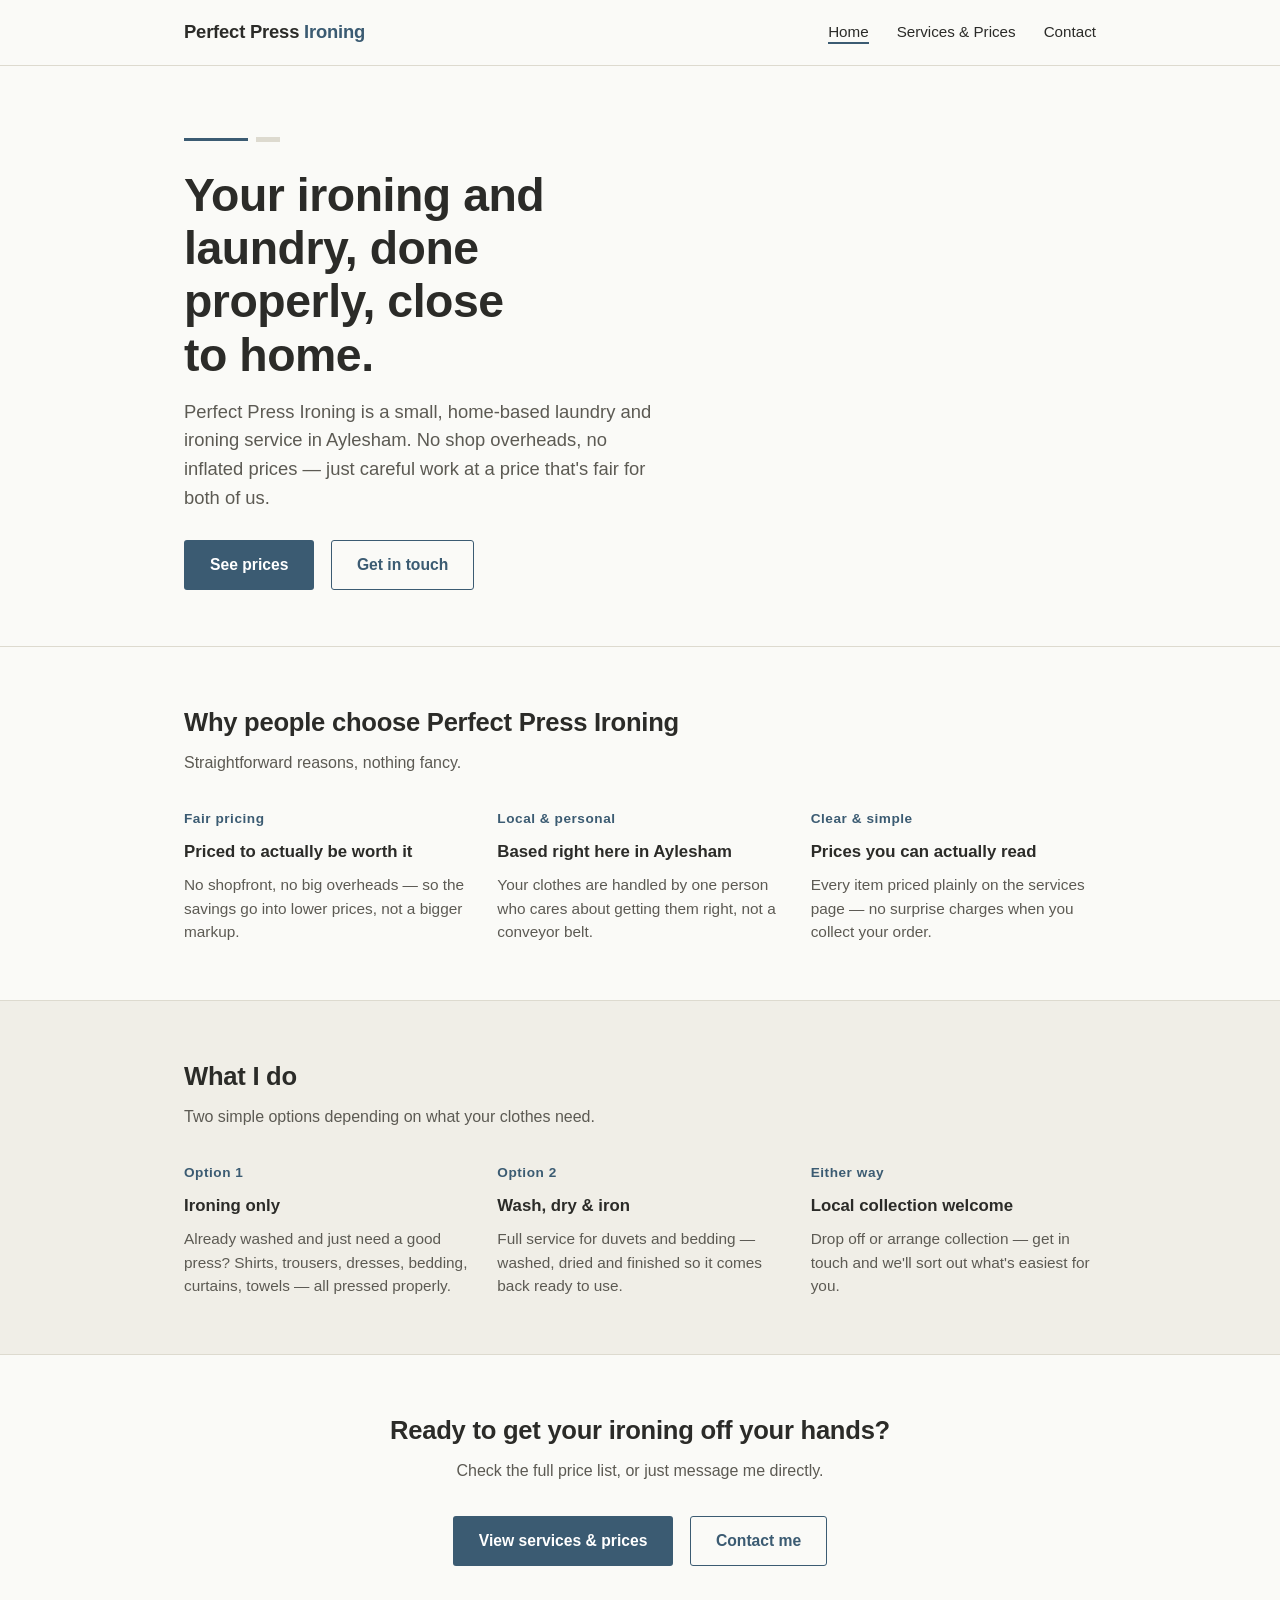
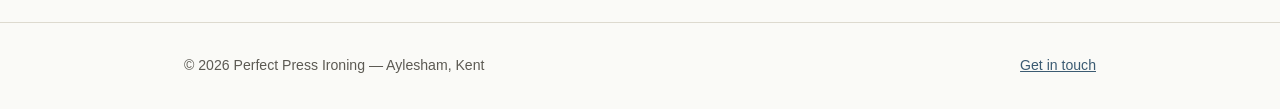
==== index.html @ 64cc6fef "website" ====
<!DOCTYPE html>
<html lang="en">
<head>
<meta charset="UTF-8">
<meta name="viewport" content="width=device-width, initial-scale=1.0">
<title>Perfect Press Ironing — Home &amp; Local Laundry, Ironing &amp; Cleaning in Aylesham</title>
<meta name="description" content="Friendly, affordable home laundry, ironing and cleaning in Aylesham. Fair prices, careful hands, quick turnaround.">
<link rel="stylesheet" href="styles.css">
</head>
<body>

<header>
  <div class="nav">
    <a href="index.html" class="brand">Perfect Press <span>Ironing</span></a>
    <button class="nav-toggle" aria-label="Toggle menu">&#9776;</button>
    <ul class="nav-links">
      <li><a href="index.html" class="active">Home</a></li>
      <li><a href="services.html">Services &amp; Prices</a></li>
      <li><a href="contact.html">Contact</a></li>
    </ul>
  </div>
</header>

<section class="hero">
  <div class="wrap">
    <div class="crease"></div>
    <h1>Your ironing and laundry, done properly, close to home.</h1>
    <p class="lead">Perfect Press Ironing is a small, home-based laundry and ironing service in Aylesham. No shop overheads, no inflated prices — just careful work at a price that's fair for both of us.</p>
    <a href="services.html" class="btn">See prices</a>
    <a href="contact.html" class="btn-outline">Get in touch</a>
  </div>
</section>

<section>
  <div class="wrap">
    <h2>Why people choose Perfect Press Ironing</h2>
    <p class="section-note">Straightforward reasons, nothing fancy.</p>
    <div class="grid3">
      <div class="feature">
        <span class="num">Fair pricing</span>
        <h3>Priced to actually be worth it</h3>
        <p>No shopfront, no big overheads — so the savings go into lower prices, not a bigger markup.</p>
      </div>
      <div class="feature">
        <span class="num">Local &amp; personal</span>
        <h3>Based right here in Aylesham</h3>
        <p>Your clothes are handled by one person who cares about getting them right, not a conveyor belt.</p>
      </div>
      <div class="feature">
        <span class="num">Clear &amp; simple</span>
        <h3>Prices you can actually read</h3>
        <p>Every item priced plainly on the services page — no surprise charges when you collect your order.</p>
      </div>
    </div>
  </div>
</section>

<section class="alt">
  <div class="wrap">
    <h2>What I do</h2>
    <p class="section-note">Two simple options depending on what your clothes need.</p>
    <div class="grid3">
      <div class="feature">
        <span class="num">Option 1</span>
        <h3>Ironing only</h3>
        <p>Already washed and just need a good press? Shirts, trousers, dresses, bedding, curtains, towels — all pressed properly.</p>
      </div>
      <div class="feature">
        <span class="num">Option 2</span>
        <h3>Wash, dry &amp; iron</h3>
        <p>Full service for duvets and bedding — washed, dried and finished so it comes back ready to use.</p>
      </div>
      <div class="feature">
        <span class="num">Either way</span>
        <h3>Local collection welcome</h3>
        <p>Drop off or arrange collection — get in touch and we'll sort out what's easiest for you.</p>
      </div>
    </div>
  </div>
</section>

<section>
  <div class="wrap" style="text-align:center;">
    <h2>Ready to get your ironing off your hands?</h2>
    <p class="section-note" style="margin-left:auto;margin-right:auto;">Check the full price list, or just message me directly.</p>
    <a href="services.html" class="btn">View services &amp; prices</a>
    <a href="contact.html" class="btn-outline">Contact me</a>
  </div>
</section>

<footer>
  <div class="wrap footer-row">
    <span>&copy; 2026 Perfect Press Ironing — Aylesham, Kent</span>
    <span><a href="contact.html">Get in touch</a></span>
  </div>
</footer>

<script src="nav.js"></script>
</body>
</html>
---- styles.css ----
:root {
  --bg: #FAFAF7;
  --bg-alt: #F0EEE7;
  --ink: #2B2B28;
  --ink-soft: #5C5A53;
  --accent: #3B5B72;
  --accent-soft: #E8EEF1;
  --line: #DDDACF;
  --max: 960px;
}

* { box-sizing: border-box; }

html { scroll-behavior: smooth; }

body {
  margin: 0;
  font-family: -apple-system, BlinkMacSystemFont, "Segoe UI", Roboto, Helvetica, Arial, sans-serif;
  background: var(--bg);
  color: var(--ink);
  line-height: 1.55;
}

a { color: var(--accent); }

.wrap {
  max-width: var(--max);
  margin: 0 auto;
  padding: 0 24px;
}

/* Header */
header {
  border-bottom: 1px solid var(--line);
  background: var(--bg);
  position: sticky;
  top: 0;
  z-index: 10;
}

.nav {
  max-width: var(--max);
  margin: 0 auto;
  padding: 18px 24px;
  display: flex;
  justify-content: space-between;
  align-items: center;
}

.brand {
  font-weight: 700;
  font-size: 1.15rem;
  color: var(--ink);
  text-decoration: none;
  letter-spacing: -0.01em;
}

.brand span {
  color: var(--accent);
}

.nav-links {
  display: flex;
  gap: 28px;
  list-style: none;
  margin: 0;
  padding: 0;
}

.nav-links a {
  color: var(--ink);
  text-decoration: none;
  font-size: 0.95rem;
  font-weight: 500;
  border-bottom: 2px solid transparent;
  padding-bottom: 2px;
  transition: border-color 0.15s ease;
}

.nav-links a:hover,
.nav-links a.active {
  border-color: var(--accent);
}

.nav-toggle {
  display: none;
}

/* Hero */
.hero {
  padding: 72px 0 56px;
  border-bottom: 1px solid var(--line);
}

.hero h1 {
  font-size: clamp(2rem, 5vw, 2.9rem);
  line-height: 1.15;
  margin: 0 0 16px;
  letter-spacing: -0.01em;
  max-width: 14ch;
}

.hero p.lead {
  font-size: 1.15rem;
  color: var(--ink-soft);
  max-width: 46ch;
  margin: 0 0 28px;
}

.crease {
  width: 64px;
  height: 3px;
  background: var(--accent);
  margin: 0 0 28px;
  position: relative;
}

.crease::after {
  content: "";
  position: absolute;
  left: 72px;
  top: -1px;
  width: 24px;
  height: 5px;
  background: var(--line);
}

.btn {
  display: inline-block;
  background: var(--accent);
  color: white;
  text-decoration: none;
  padding: 13px 26px;
  border-radius: 3px;
  font-weight: 600;
  font-size: 0.98rem;
  border: none;
  cursor: pointer;
  transition: background 0.15s ease;
}

.btn:hover { background: #2E4A5E; }

.btn-outline {
  display: inline-block;
  background: transparent;
  color: var(--accent);
  text-decoration: none;
  padding: 12px 25px;
  border-radius: 3px;
  font-weight: 600;
  font-size: 0.98rem;
  border: 1.5px solid var(--accent);
  margin-left: 12px;
}

.btn-outline:hover { background: var(--accent-soft); }

/* Sections */
section {
  padding: 56px 0;
}

section.alt {
  background: var(--bg-alt);
  border-bottom: 1px solid var(--line);
  border-top: 1px solid var(--line);
}

h2 {
  font-size: 1.6rem;
  margin: 0 0 8px;
  letter-spacing: -0.01em;
}

.section-note {
  color: var(--ink-soft);
  margin: 0 0 32px;
  max-width: 60ch;
}

/* Feature grid */
.grid3 {
  display: grid;
  grid-template-columns: repeat(3, 1fr);
  gap: 28px;
}

.feature h3 {
  font-size: 1.05rem;
  margin: 0 0 8px;
}

.feature p {
  color: var(--ink-soft);
  margin: 0;
  font-size: 0.96rem;
}

.feature .num {
  color: var(--accent);
  font-weight: 700;
  font-size: 0.85rem;
  letter-spacing: 0.04em;
  margin-bottom: 10px;
  display: block;
}

/* Pricing tables */
.price-block {
  margin-bottom: 40px;
}

.price-block h3 {
  font-size: 1.15rem;
  margin: 0 0 4px;
  padding-bottom: 10px;
  border-bottom: 2px solid var(--ink);
}

.price-block .price-sub {
  color: var(--ink-soft);
  font-size: 0.9rem;
  margin: 8px 0 16px;
}

table.price-table {
  width: 100%;
  border-collapse: collapse;
}

table.price-table tr {
  border-bottom: 1px solid var(--line);
}

table.price-table td {
  padding: 11px 4px;
  font-size: 0.98rem;
}

table.price-table td:last-child {
  text-align: right;
  font-weight: 600;
  white-space: nowrap;
}

.price-note {
  background: var(--accent-soft);
  border-left: 3px solid var(--accent);
  padding: 14px 18px;
  font-size: 0.92rem;
  color: var(--ink);
  margin-top: 24px;
  border-radius: 0 3px 3px 0;
}

/* Contact */
.contact-grid {
  display: grid;
  grid-template-columns: 1.1fr 0.9fr;
  gap: 48px;
}

.contact-details p {
  margin: 0 0 10px;
}

.contact-details .label {
  color: var(--ink-soft);
  font-size: 0.85rem;
  text-transform: uppercase;
  letter-spacing: 0.04em;
  margin-bottom: 2px;
}

.contact-details .item {
  margin-bottom: 22px;
}

form {
  display: flex;
  flex-direction: column;
  gap: 14px;
}

label {
  font-size: 0.88rem;
  font-weight: 600;
  margin-bottom: -8px;
}

input, textarea, select {
  font-family: inherit;
  font-size: 0.98rem;
  padding: 11px 13px;
  border: 1px solid var(--line);
  border-radius: 3px;
  background: white;
  color: var(--ink);
}

input:focus, textarea:focus, select:focus {
  outline: 2px solid var(--accent);
  outline-offset: 1px;
}

textarea { resize: vertical; min-height: 110px; }

.form-status {
  font-size: 0.92rem;
  margin-top: 4px;
  min-height: 1.2em;
}

/* Footer */
footer {
  border-top: 1px solid var(--line);
  padding: 32px 0;
  color: var(--ink-soft);
  font-size: 0.88rem;
}

.footer-row {
  display: flex;
  justify-content: space-between;
  align-items: center;
  flex-wrap: wrap;
  gap: 12px;
}

/* Responsive */
@media (max-width: 760px) {
  .nav-links {
    position: fixed;
    top: 60px;
    left: 0;
    right: 0;
    background: var(--bg);
    flex-direction: column;
    gap: 0;
    border-bottom: 1px solid var(--line);
    display: none;
  }
  .nav-links.open { display: flex; }
  .nav-links a {
    padding: 14px 24px;
    width: 100%;
    border-bottom: 1px solid var(--line);
  }
  .nav-toggle {
    display: block;
    background: none;
    border: none;
    font-size: 1.4rem;
    cursor: pointer;
    color: var(--ink);
  }
  .grid3 { grid-template-columns: 1fr; gap: 32px; }
  .contact-grid { grid-template-columns: 1fr; gap: 36px; }
  .btn-outline { margin-left: 0; margin-top: 10px; display: block; text-align: center; }
  .btn { display: block; text-align: center; }
}

@media (prefers-reduced-motion: reduce) {
  html { scroll-behavior: auto; }
  * { transition: none !important; }
}
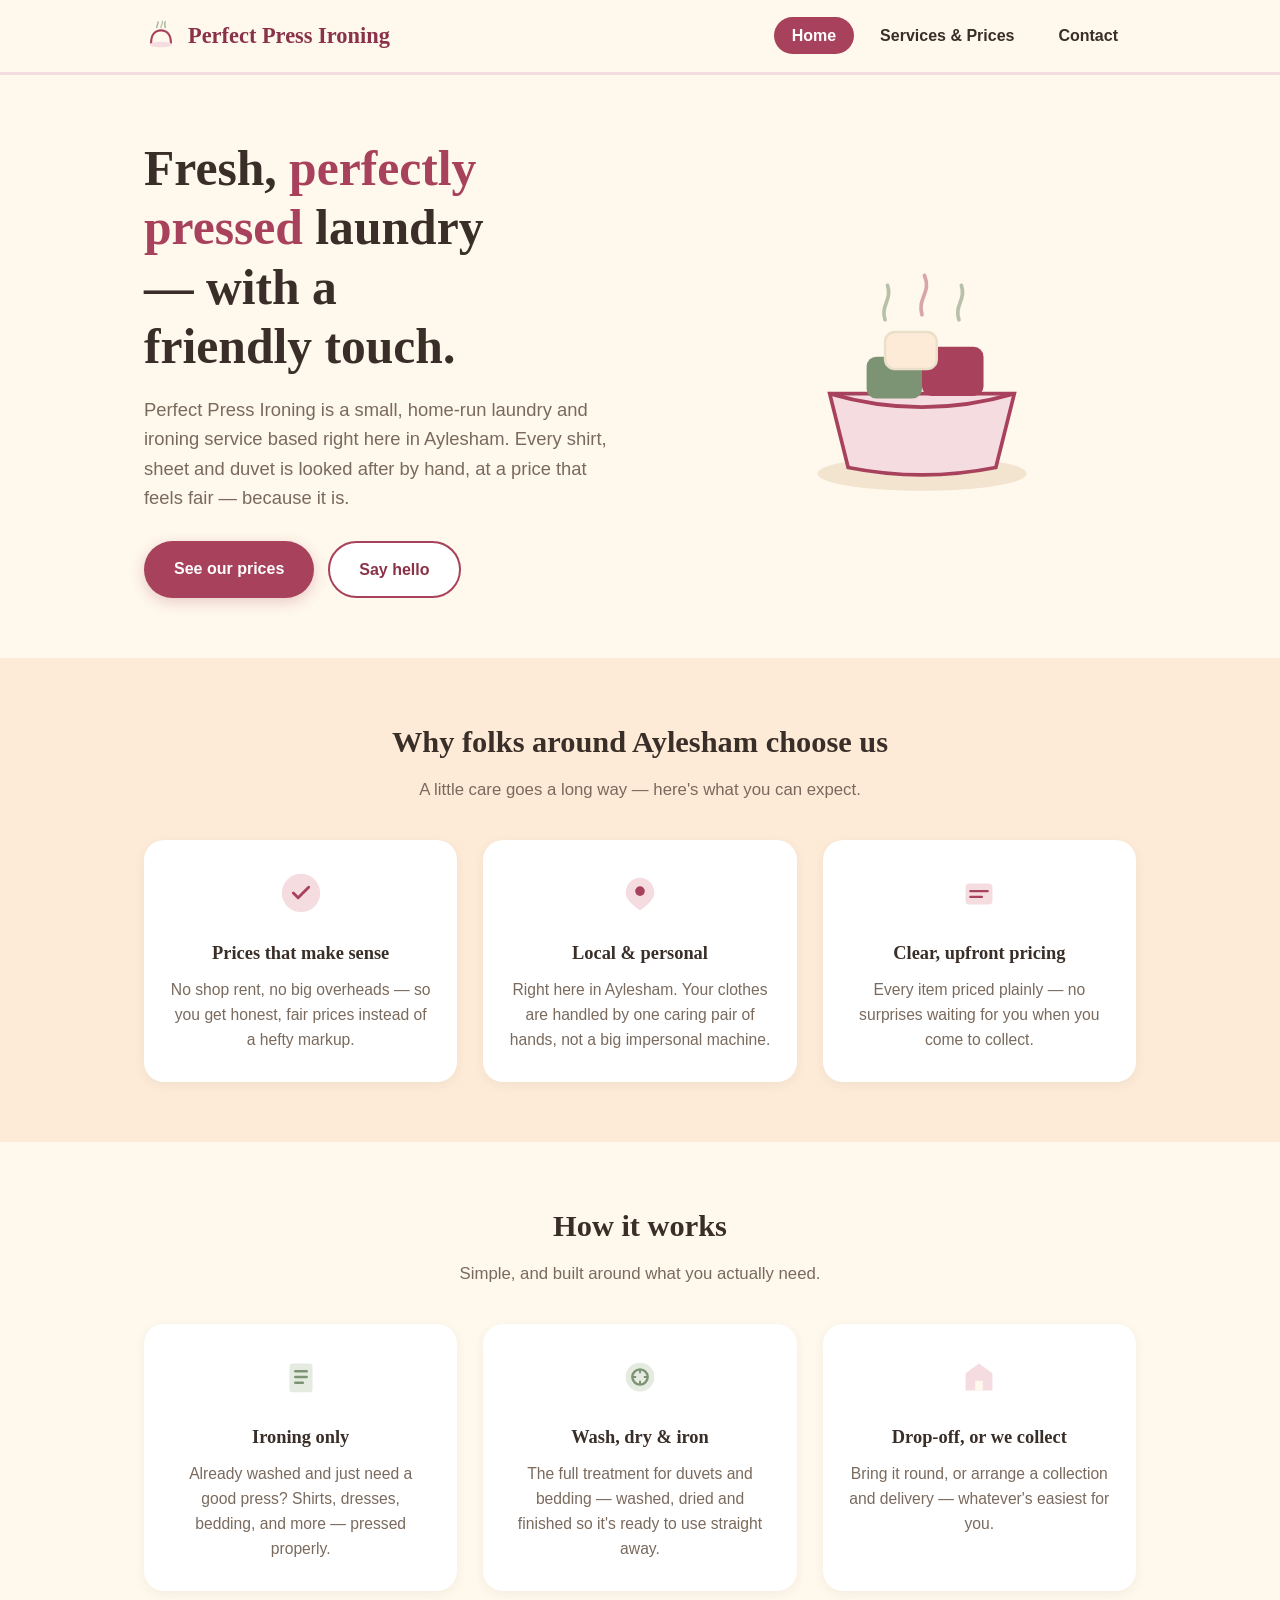
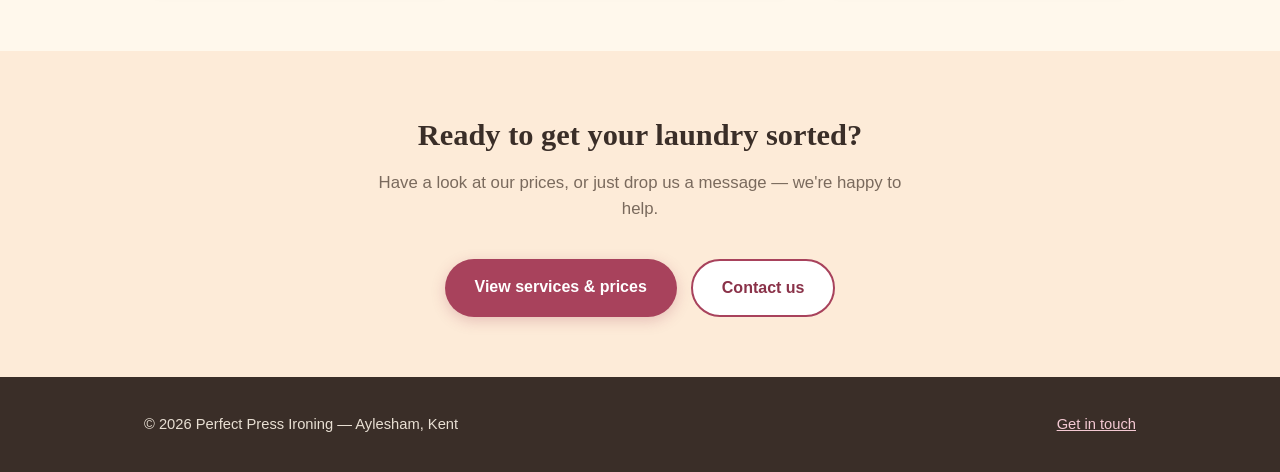
==== commit 95b98afd: "Add files via upload" ====
--- a/index.html
+++ b/index.html
@@ -3,15 +3,24 @@
 <head>
 <meta charset="UTF-8">
 <meta name="viewport" content="width=device-width, initial-scale=1.0">
-<title>Perfect Press Ironing — Home &amp; Local Laundry, Ironing &amp; Cleaning in Aylesham</title>
-<meta name="description" content="Friendly, affordable home laundry, ironing and cleaning in Aylesham. Fair prices, careful hands, quick turnaround.">
+<title>Perfect Press Ironing — Friendly Home Laundry &amp; Ironing in Aylesham</title>
+<meta name="description" content="Warm, friendly home laundry, ironing and cleaning in Aylesham. Fair prices, careful hands, and a personal touch.">
 <link rel="stylesheet" href="styles.css">
 </head>
 <body>
 
 <header>
   <div class="nav">
-    <a href="index.html" class="brand">Perfect Press <span>Ironing</span></a>
+    <a href="index.html" class="brand">
+      <svg class="brand-icon" viewBox="0 0 48 48" fill="none">
+        <path d="M10 34 C10 22, 16 16, 24 16 C32 16, 38 22, 38 34" stroke="#A8425C" stroke-width="3" stroke-linecap="round"/>
+        <ellipse cx="24" cy="36" rx="16" ry="4" fill="#F4DCE1"/>
+        <path d="M18 12 C18 9, 20 7, 20 4" stroke="#7C9473" stroke-width="2" stroke-linecap="round" opacity="0.7"/>
+        <path d="M24 12 C24 8, 27 7, 26 3" stroke="#7C9473" stroke-width="2" stroke-linecap="round" opacity="0.5"/>
+        <path d="M30 12 C30 9, 28 7, 30 4" stroke="#7C9473" stroke-width="2" stroke-linecap="round" opacity="0.7"/>
+      </svg>
+      Perfect Press Ironing
+    </a>
     <button class="nav-toggle" aria-label="Toggle menu">&#9776;</button>
     <ul class="nav-links">
       <li><a href="index.html" class="active">Home</a></li>
@@ -22,69 +31,109 @@
 </header>
 
 <section class="hero">
-  <div class="wrap">
-    <div class="crease"></div>
-    <h1>Your ironing and laundry, done properly, close to home.</h1>
-    <p class="lead">Perfect Press Ironing is a small, home-based laundry and ironing service in Aylesham. No shop overheads, no inflated prices — just careful work at a price that's fair for both of us.</p>
-    <a href="services.html" class="btn">See prices</a>
-    <a href="contact.html" class="btn-outline">Get in touch</a>
+  <div class="wrap hero-inner">
+    <div>
+      <h1>Fresh, <span class="highlight">perfectly pressed</span> laundry — with a friendly touch.</h1>
+      <p class="lead">Perfect Press Ironing is a small, home-run laundry and ironing service based right here in Aylesham. Every shirt, sheet and duvet is looked after by hand, at a price that feels fair — because it is.</p>
+      <div class="hero-buttons">
+        <a href="services.html" class="btn">See our prices</a>
+        <a href="contact.html" class="btn-outline">Say hello</a>
+      </div>
+    </div>
+    <div class="hero-art">
+      <svg viewBox="0 0 260 260" width="100%" height="100%" style="max-width:320px;">
+        <!-- basket -->
+        <ellipse cx="130" cy="215" rx="85" ry="14" fill="#F3E4D0"/>
+        <path d="M55 150 L70 210 Q130 222 190 210 L205 150 Z" fill="#F4DCE1" stroke="#A8425C" stroke-width="3"/>
+        <path d="M55 150 Q130 172 205 150" fill="none" stroke="#A8425C" stroke-width="3"/>
+        <!-- folded clothes peeking out -->
+        <rect x="85" y="120" width="45" height="34" rx="8" fill="#7C9473"/>
+        <rect x="130" y="112" width="50" height="40" rx="8" fill="#A8425C"/>
+        <rect x="100" y="100" width="42" height="30" rx="8" fill="#FDEBD8" stroke="#EADFC9" stroke-width="2"/>
+        <!-- steam wisps -->
+        <path d="M100 90 C96 78, 106 74, 102 62" stroke="#7C9473" stroke-width="3" stroke-linecap="round" fill="none" opacity="0.55"/>
+        <path d="M130 86 C126 72, 138 68, 132 54" stroke="#A8425C" stroke-width="3" stroke-linecap="round" fill="none" opacity="0.45"/>
+        <path d="M160 90 C156 78, 166 74, 162 62" stroke="#7C9473" stroke-width="3" stroke-linecap="round" fill="none" opacity="0.55"/>
+      </svg>
+    </div>
+  </div>
+</section>
+
+<section class="alt">
+  <div class="wrap center">
+    <h2>Why folks around Aylesham choose us</h2>
+    <p class="section-note">A little care goes a long way — here's what you can expect.</p>
+    <div class="grid3">
+      <div class="feature">
+        <svg class="icon" viewBox="0 0 48 48" fill="none">
+          <circle cx="24" cy="24" r="20" fill="#F4DCE1"/>
+          <path d="M16 24 L21 29 L32 18" stroke="#A8425C" stroke-width="3" stroke-linecap="round" stroke-linejoin="round" fill="none"/>
+        </svg>
+        <h3>Prices that make sense</h3>
+        <p>No shop rent, no big overheads — so you get honest, fair prices instead of a hefty markup.</p>
+      </div>
+      <div class="feature">
+        <svg class="icon" viewBox="0 0 48 48" fill="none">
+          <path d="M24 8 C15 8 9 16 9 24 C9 33 24 42 24 42 C24 42 39 33 39 24 C39 16 33 8 24 8Z" fill="#F4DCE1"/>
+          <circle cx="24" cy="22" r="5" fill="#A8425C"/>
+        </svg>
+        <h3>Local &amp; personal</h3>
+        <p>Right here in Aylesham. Your clothes are handled by one caring pair of hands, not a big impersonal machine.</p>
+      </div>
+      <div class="feature">
+        <svg class="icon" viewBox="0 0 48 48" fill="none">
+          <rect x="10" y="14" width="28" height="22" rx="4" fill="#F4DCE1"/>
+          <path d="M15 22 h18 M15 28 h12" stroke="#A8425C" stroke-width="2.5" stroke-linecap="round"/>
+        </svg>
+        <h3>Clear, upfront pricing</h3>
+        <p>Every item priced plainly — no surprises waiting for you when you come to collect.</p>
+      </div>
+    </div>
   </div>
 </section>
 
 <section>
-  <div class="wrap">
-    <h2>Why people choose Perfect Press Ironing</h2>
-    <p class="section-note">Straightforward reasons, nothing fancy.</p>
+  <div class="wrap center">
+    <h2>How it works</h2>
+    <p class="section-note">Simple, and built around what you actually need.</p>
     <div class="grid3">
       <div class="feature">
-        <span class="num">Fair pricing</span>
-        <h3>Priced to actually be worth it</h3>
-        <p>No shopfront, no big overheads — so the savings go into lower prices, not a bigger markup.</p>
+        <svg class="icon" viewBox="0 0 48 48" fill="none">
+          <rect x="12" y="10" width="24" height="30" rx="3" fill="#E5EBE0"/>
+          <path d="M18 18 h12 M18 24 h12 M18 30 h8" stroke="#7C9473" stroke-width="2.5" stroke-linecap="round"/>
+        </svg>
+        <h3>Ironing only</h3>
+        <p>Already washed and just need a good press? Shirts, dresses, bedding, and more — pressed properly.</p>
       </div>
       <div class="feature">
-        <span class="num">Local &amp; personal</span>
-        <h3>Based right here in Aylesham</h3>
-        <p>Your clothes are handled by one person who cares about getting them right, not a conveyor belt.</p>
+        <svg class="icon" viewBox="0 0 48 48" fill="none">
+          <circle cx="24" cy="24" r="15" fill="#E5EBE0"/>
+          <circle cx="24" cy="24" r="8" fill="none" stroke="#7C9473" stroke-width="2.5"/>
+          <path d="M24 16 v4 M24 28 v4 M16 24 h4 M28 24 h4" stroke="#7C9473" stroke-width="2"/>
+        </svg>
+        <h3>Wash, dry &amp; iron</h3>
+        <p>The full treatment for duvets and bedding — washed, dried and finished so it's ready to use straight away.</p>
       </div>
       <div class="feature">
-        <span class="num">Clear &amp; simple</span>
-        <h3>Prices you can actually read</h3>
-        <p>Every item priced plainly on the services page — no surprise charges when you collect your order.</p>
+        <svg class="icon" viewBox="0 0 48 48" fill="none">
+          <path d="M10 20 L24 10 L38 20 V38 H10 Z" fill="#F4DCE1"/>
+          <path d="M20 38 V28 H28 V38" fill="#FFF8EC"/>
+        </svg>
+        <h3>Drop-off, or we collect</h3>
+        <p>Bring it round, or arrange a collection and delivery — whatever's easiest for you.</p>
       </div>
     </div>
   </div>
 </section>
 
 <section class="alt">
-  <div class="wrap">
-    <h2>What I do</h2>
-    <p class="section-note">Two simple options depending on what your clothes need.</p>
-    <div class="grid3">
-      <div class="feature">
-        <span class="num">Option 1</span>
-        <h3>Ironing only</h3>
-        <p>Already washed and just need a good press? Shirts, trousers, dresses, bedding, curtains, towels — all pressed properly.</p>
-      </div>
-      <div class="feature">
-        <span class="num">Option 2</span>
-        <h3>Wash, dry &amp; iron</h3>
-        <p>Full service for duvets and bedding — washed, dried and finished so it comes back ready to use.</p>
-      </div>
-      <div class="feature">
-        <span class="num">Either way</span>
-        <h3>Local collection welcome</h3>
-        <p>Drop off or arrange collection — get in touch and we'll sort out what's easiest for you.</p>
-      </div>
+  <div class="wrap center">
+    <h2>Ready to get your laundry sorted?</h2>
+    <p class="section-note">Have a look at our prices, or just drop us a message — we're happy to help.</p>
+    <div class="hero-buttons" style="justify-content:center;">
+      <a href="services.html" class="btn">View services &amp; prices</a>
+      <a href="contact.html" class="btn-outline">Contact us</a>
     </div>
-  </div>
-</section>
-
-<section>
-  <div class="wrap" style="text-align:center;">
-    <h2>Ready to get your ironing off your hands?</h2>
-    <p class="section-note" style="margin-left:auto;margin-right:auto;">Check the full price list, or just message me directly.</p>
-    <a href="services.html" class="btn">View services &amp; prices</a>
-    <a href="contact.html" class="btn-outline">Contact me</a>
   </div>
 </section>
 
--- a/styles.css
+++ b/styles.css
@@ -1,24 +1,33 @@
 :root {
-  --bg: #FAFAF7;
-  --bg-alt: #F0EEE7;
-  --ink: #2B2B28;
-  --ink-soft: #5C5A53;
-  --accent: #3B5B72;
-  --accent-soft: #E8EEF1;
-  --line: #DDDACF;
-  --max: 960px;
+  --bg: #FFF8EC;
+  --bg-card: #FDEBD8;
+  --bg-card-alt: #F3E4D0;
+  --ink: #3A2E28;
+  --ink-soft: #7A6A5D;
+  --accent: #A8425C;
+  --accent-dark: #8A3249;
+  --accent-soft: #F4DCE1;
+  --sage: #7C9473;
+  --sage-soft: #E5EBE0;
+  --line: #EADFC9;
+  --max: 1040px;
 }
 
 * { box-sizing: border-box; }
-
 html { scroll-behavior: smooth; }
 
 body {
   margin: 0;
-  font-family: -apple-system, BlinkMacSystemFont, "Segoe UI", Roboto, Helvetica, Arial, sans-serif;
+  font-family: 'Trebuchet MS', 'Segoe UI', Verdana, sans-serif;
   background: var(--bg);
   color: var(--ink);
-  line-height: 1.55;
+  line-height: 1.6;
+}
+
+h1, h2, h3 {
+  font-family: Georgia, 'Times New Roman', serif;
+  font-weight: 700;
+  color: var(--ink);
 }
 
 a { color: var(--accent); }
@@ -29,10 +38,19 @@
   padding: 0 24px;
 }
 
+/* Steam wisp signature motif */
+.steam-wisp {
+  position: absolute;
+  opacity: 0.35;
+  pointer-events: none;
+}
+
+.steam-wisp svg { display: block; }
+
 /* Header */
 header {
-  border-bottom: 1px solid var(--line);
   background: var(--bg);
+  border-bottom: 3px solid var(--accent-soft);
   position: sticky;
   top: 0;
   z-index: 10;
@@ -48,20 +66,25 @@
 }
 
 .brand {
-  font-weight: 700;
-  font-size: 1.15rem;
-  color: var(--ink);
+  font-family: Georgia, serif;
+  font-weight: 700;
+  font-size: 1.4rem;
+  color: var(--accent-dark);
   text-decoration: none;
-  letter-spacing: -0.01em;
-}
-
-.brand span {
-  color: var(--accent);
+  display: flex;
+  align-items: center;
+  gap: 10px;
+}
+
+.brand-icon {
+  width: 34px;
+  height: 34px;
+  flex-shrink: 0;
 }
 
 .nav-links {
   display: flex;
-  gap: 28px;
+  gap: 8px;
   list-style: none;
   margin: 0;
   padding: 0;
@@ -70,16 +93,17 @@
 .nav-links a {
   color: var(--ink);
   text-decoration: none;
-  font-size: 0.95rem;
-  font-weight: 500;
-  border-bottom: 2px solid transparent;
-  padding-bottom: 2px;
-  transition: border-color 0.15s ease;
+  font-size: 1rem;
+  font-weight: 600;
+  padding: 10px 18px;
+  border-radius: 999px;
+  transition: background 0.2s ease, color 0.2s ease;
 }
 
 .nav-links a:hover,
 .nav-links a.active {
-  border-color: var(--accent);
+  background: var(--accent);
+  color: white;
 }
 
 .nav-toggle {
@@ -88,16 +112,29 @@
 
 /* Hero */
 .hero {
-  padding: 72px 0 56px;
-  border-bottom: 1px solid var(--line);
+  padding: 64px 0 60px;
+  position: relative;
+  overflow: hidden;
+}
+
+.hero-inner {
+  display: grid;
+  grid-template-columns: 1.1fr 0.9fr;
+  gap: 40px;
+  align-items: center;
+  position: relative;
+  z-index: 1;
 }
 
 .hero h1 {
-  font-size: clamp(2rem, 5vw, 2.9rem);
-  line-height: 1.15;
-  margin: 0 0 16px;
-  letter-spacing: -0.01em;
-  max-width: 14ch;
+  font-size: clamp(2.1rem, 4.6vw, 3.1rem);
+  line-height: 1.2;
+  margin: 0 0 18px;
+  max-width: 15ch;
+}
+
+.hero h1 .highlight {
+  color: var(--accent);
 }
 
 .hero p.lead {
@@ -107,22 +144,10 @@
   margin: 0 0 28px;
 }
 
-.crease {
-  width: 64px;
-  height: 3px;
-  background: var(--accent);
-  margin: 0 0 28px;
-  position: relative;
-}
-
-.crease::after {
-  content: "";
-  position: absolute;
-  left: 72px;
-  top: -1px;
-  width: 24px;
-  height: 5px;
-  background: var(--line);
+.hero-buttons {
+  display: flex;
+  gap: 14px;
+  flex-wrap: wrap;
 }
 
 .btn {
@@ -130,98 +155,117 @@
   background: var(--accent);
   color: white;
   text-decoration: none;
-  padding: 13px 26px;
-  border-radius: 3px;
-  font-weight: 600;
-  font-size: 0.98rem;
+  padding: 15px 30px;
+  border-radius: 999px;
+  font-weight: 700;
+  font-size: 1rem;
   border: none;
   cursor: pointer;
-  transition: background 0.15s ease;
-}
-
-.btn:hover { background: #2E4A5E; }
+  transition: background 0.2s ease, transform 0.15s ease;
+  box-shadow: 0 4px 14px rgba(168, 66, 92, 0.25);
+}
+
+.btn:hover { background: var(--accent-dark); transform: translateY(-1px); }
 
 .btn-outline {
   display: inline-block;
-  background: transparent;
-  color: var(--accent);
+  background: white;
+  color: var(--accent-dark);
   text-decoration: none;
-  padding: 12px 25px;
-  border-radius: 3px;
-  font-weight: 600;
-  font-size: 0.98rem;
-  border: 1.5px solid var(--accent);
-  margin-left: 12px;
+  padding: 14px 29px;
+  border-radius: 999px;
+  font-weight: 700;
+  font-size: 1rem;
+  border: 2px solid var(--accent);
+  transition: background 0.2s ease;
 }
 
 .btn-outline:hover { background: var(--accent-soft); }
+
+/* Hero illustration */
+.hero-art {
+  position: relative;
+  display: flex;
+  align-items: center;
+  justify-content: center;
+}
 
 /* Sections */
 section {
-  padding: 56px 0;
+  padding: 60px 0;
+  position: relative;
 }
 
 section.alt {
-  background: var(--bg-alt);
-  border-bottom: 1px solid var(--line);
-  border-top: 1px solid var(--line);
+  background: var(--bg-card);
 }
 
 h2 {
-  font-size: 1.6rem;
-  margin: 0 0 8px;
-  letter-spacing: -0.01em;
+  font-size: 1.9rem;
+  margin: 0 0 10px;
 }
 
 .section-note {
   color: var(--ink-soft);
-  margin: 0 0 32px;
+  margin: 0 0 36px;
   max-width: 60ch;
-}
-
-/* Feature grid */
+  font-size: 1.05rem;
+}
+
+.center { text-align: center; }
+.center .section-note { margin-left: auto; margin-right: auto; }
+
+/* Feature cards */
 .grid3 {
   display: grid;
   grid-template-columns: repeat(3, 1fr);
-  gap: 28px;
+  gap: 26px;
+}
+
+.feature {
+  background: white;
+  border-radius: 20px;
+  padding: 30px 26px;
+  box-shadow: 0 3px 12px rgba(58, 46, 40, 0.06);
+  position: relative;
+}
+
+.feature .icon {
+  width: 46px;
+  height: 46px;
+  margin-bottom: 16px;
 }
 
 .feature h3 {
-  font-size: 1.05rem;
+  font-size: 1.15rem;
   margin: 0 0 8px;
 }
 
 .feature p {
   color: var(--ink-soft);
   margin: 0;
-  font-size: 0.96rem;
-}
-
-.feature .num {
-  color: var(--accent);
-  font-weight: 700;
-  font-size: 0.85rem;
-  letter-spacing: 0.04em;
-  margin-bottom: 10px;
-  display: block;
-}
-
-/* Pricing tables */
+  font-size: 0.98rem;
+}
+
+/* Pricing */
 .price-block {
-  margin-bottom: 40px;
+  background: white;
+  border-radius: 22px;
+  padding: 34px 32px;
+  margin-bottom: 36px;
+  box-shadow: 0 3px 14px rgba(58, 46, 40, 0.07);
 }
 
 .price-block h3 {
-  font-size: 1.15rem;
-  margin: 0 0 4px;
-  padding-bottom: 10px;
-  border-bottom: 2px solid var(--ink);
+  font-size: 1.35rem;
+  margin: 0 0 6px;
+  color: var(--accent-dark);
 }
 
 .price-block .price-sub {
   color: var(--ink-soft);
-  font-size: 0.9rem;
-  margin: 8px 0 16px;
+  font-size: 0.96rem;
+  margin: 0 0 22px;
 }
 
 table.price-table {
@@ -230,95 +274,154 @@
 }
 
 table.price-table tr {
-  border-bottom: 1px solid var(--line);
-}
+  border-bottom: 1px dashed var(--line);
+}
+
+table.price-table tr:last-child { border-bottom: none; }
 
 table.price-table td {
-  padding: 11px 4px;
-  font-size: 0.98rem;
+  padding: 13px 4px;
+  font-size: 1rem;
 }
 
 table.price-table td:last-child {
   text-align: right;
-  font-weight: 600;
+  font-weight: 700;
+  color: var(--accent-dark);
   white-space: nowrap;
 }
 
 .price-note {
+  background: var(--sage-soft);
+  border-left: 4px solid var(--sage);
+  padding: 16px 20px;
+  font-size: 0.96rem;
+  color: var(--ink);
+  margin-top: 20px;
+  border-radius: 0 12px 12px 0;
+}
+
+.price-note.pink {
   background: var(--accent-soft);
-  border-left: 3px solid var(--accent);
-  padding: 14px 18px;
-  font-size: 0.92rem;
-  color: var(--ink);
-  margin-top: 24px;
-  border-radius: 0 3px 3px 0;
+  border-left-color: var(--accent);
+}
+
+/* Schedule table */
+.schedule-grid {
+  display: grid;
+  grid-template-columns: 1fr 1fr;
+  gap: 24px;
+}
+
+.schedule-card {
+  background: white;
+  border-radius: 20px;
+  padding: 28px;
+  box-shadow: 0 3px 12px rgba(58, 46, 40, 0.06);
+}
+
+.schedule-card h3 {
+  font-size: 1.2rem;
+  color: var(--accent-dark);
+  margin: 0 0 14px;
+}
+
+.schedule-card ul {
+  margin: 0;
+  padding: 0;
+  list-style: none;
+}
+
+.schedule-card li {
+  padding: 8px 0;
+  border-bottom: 1px dashed var(--line);
+  font-size: 0.98rem;
+}
+
+.schedule-card li:last-child { border-bottom: none; }
+
+.schedule-card .fee {
+  font-weight: 700;
+  color: var(--accent-dark);
 }
 
 /* Contact */
 .contact-grid {
   display: grid;
-  grid-template-columns: 1.1fr 0.9fr;
-  gap: 48px;
-}
-
-.contact-details p {
-  margin: 0 0 10px;
+  grid-template-columns: 1fr 1.1fr;
+  gap: 44px;
+}
+
+.contact-details .item {
+  background: white;
+  border-radius: 18px;
+  padding: 20px 24px;
+  margin-bottom: 18px;
+  box-shadow: 0 3px 10px rgba(58, 46, 40, 0.06);
 }
 
 .contact-details .label {
-  color: var(--ink-soft);
-  font-size: 0.85rem;
+  color: var(--accent-dark);
+  font-size: 0.82rem;
   text-transform: uppercase;
-  letter-spacing: 0.04em;
-  margin-bottom: 2px;
-}
-
-.contact-details .item {
-  margin-bottom: 22px;
-}
+  letter-spacing: 0.05em;
+  font-weight: 700;
+  margin-bottom: 4px;
+}
+
+.contact-details p { margin: 0; }
 
 form {
+  background: white;
+  border-radius: 22px;
+  padding: 32px;
+  box-shadow: 0 3px 14px rgba(58, 46, 40, 0.07);
   display: flex;
   flex-direction: column;
-  gap: 14px;
+  gap: 16px;
 }
 
 label {
-  font-size: 0.88rem;
-  font-weight: 600;
-  margin-bottom: -8px;
+  font-size: 0.92rem;
+  font-weight: 700;
+  color: var(--ink);
+  margin-bottom: -10px;
 }
 
 input, textarea, select {
   font-family: inherit;
-  font-size: 0.98rem;
-  padding: 11px 13px;
-  border: 1px solid var(--line);
-  border-radius: 3px;
-  background: white;
+  font-size: 1rem;
+  padding: 13px 15px;
+  border: 2px solid var(--line);
+  border-radius: 12px;
+  background: var(--bg);
   color: var(--ink);
 }
 
 input:focus, textarea:focus, select:focus {
-  outline: 2px solid var(--accent);
-  outline-offset: 1px;
+  outline: none;
+  border-color: var(--accent);
 }
 
 textarea { resize: vertical; min-height: 110px; }
 
 .form-status {
-  font-size: 0.92rem;
-  margin-top: 4px;
+  font-size: 0.94rem;
+  margin-top: 2px;
   min-height: 1.2em;
+  color: var(--sage);
+  font-weight: 600;
 }
 
 /* Footer */
 footer {
-  border-top: 1px solid var(--line);
-  padding: 32px 0;
-  color: var(--ink-soft);
-  font-size: 0.88rem;
-}
+  background: var(--ink);
+  color: #E8DFD3;
+  padding: 36px 0;
+  font-size: 0.92rem;
+}
+
+footer a { color: #F4C9D3; }
 
 .footer-row {
   display: flex;
@@ -329,36 +432,34 @@
 }
 
 /* Responsive */
-@media (max-width: 760px) {
+@media (max-width: 780px) {
+  .hero-inner { grid-template-columns: 1fr; }
+  .hero-art { order: -1; max-width: 260px; margin: 0 auto 12px; }
   .nav-links {
     position: fixed;
-    top: 60px;
+    top: 68px;
     left: 0;
     right: 0;
     background: var(--bg);
     flex-direction: column;
-    gap: 0;
-    border-bottom: 1px solid var(--line);
+    gap: 4px;
+    padding: 12px;
+    border-bottom: 3px solid var(--accent-soft);
     display: none;
   }
   .nav-links.open { display: flex; }
-  .nav-links a {
-    padding: 14px 24px;
-    width: 100%;
-    border-bottom: 1px solid var(--line);
-  }
+  .nav-links a { display: block; text-align: center; }
   .nav-toggle {
     display: block;
     background: none;
     border: none;
-    font-size: 1.4rem;
+    font-size: 1.6rem;
     cursor: pointer;
-    color: var(--ink);
+    color: var(--accent-dark);
   }
-  .grid3 { grid-template-columns: 1fr; gap: 32px; }
-  .contact-grid { grid-template-columns: 1fr; gap: 36px; }
-  .btn-outline { margin-left: 0; margin-top: 10px; display: block; text-align: center; }
-  .btn { display: block; text-align: center; }
+  .grid3 { grid-template-columns: 1fr; }
+  .contact-grid { grid-template-columns: 1fr; }
+  .schedule-grid { grid-template-columns: 1fr; }
 }
 
 @media (prefers-reduced-motion: reduce) {
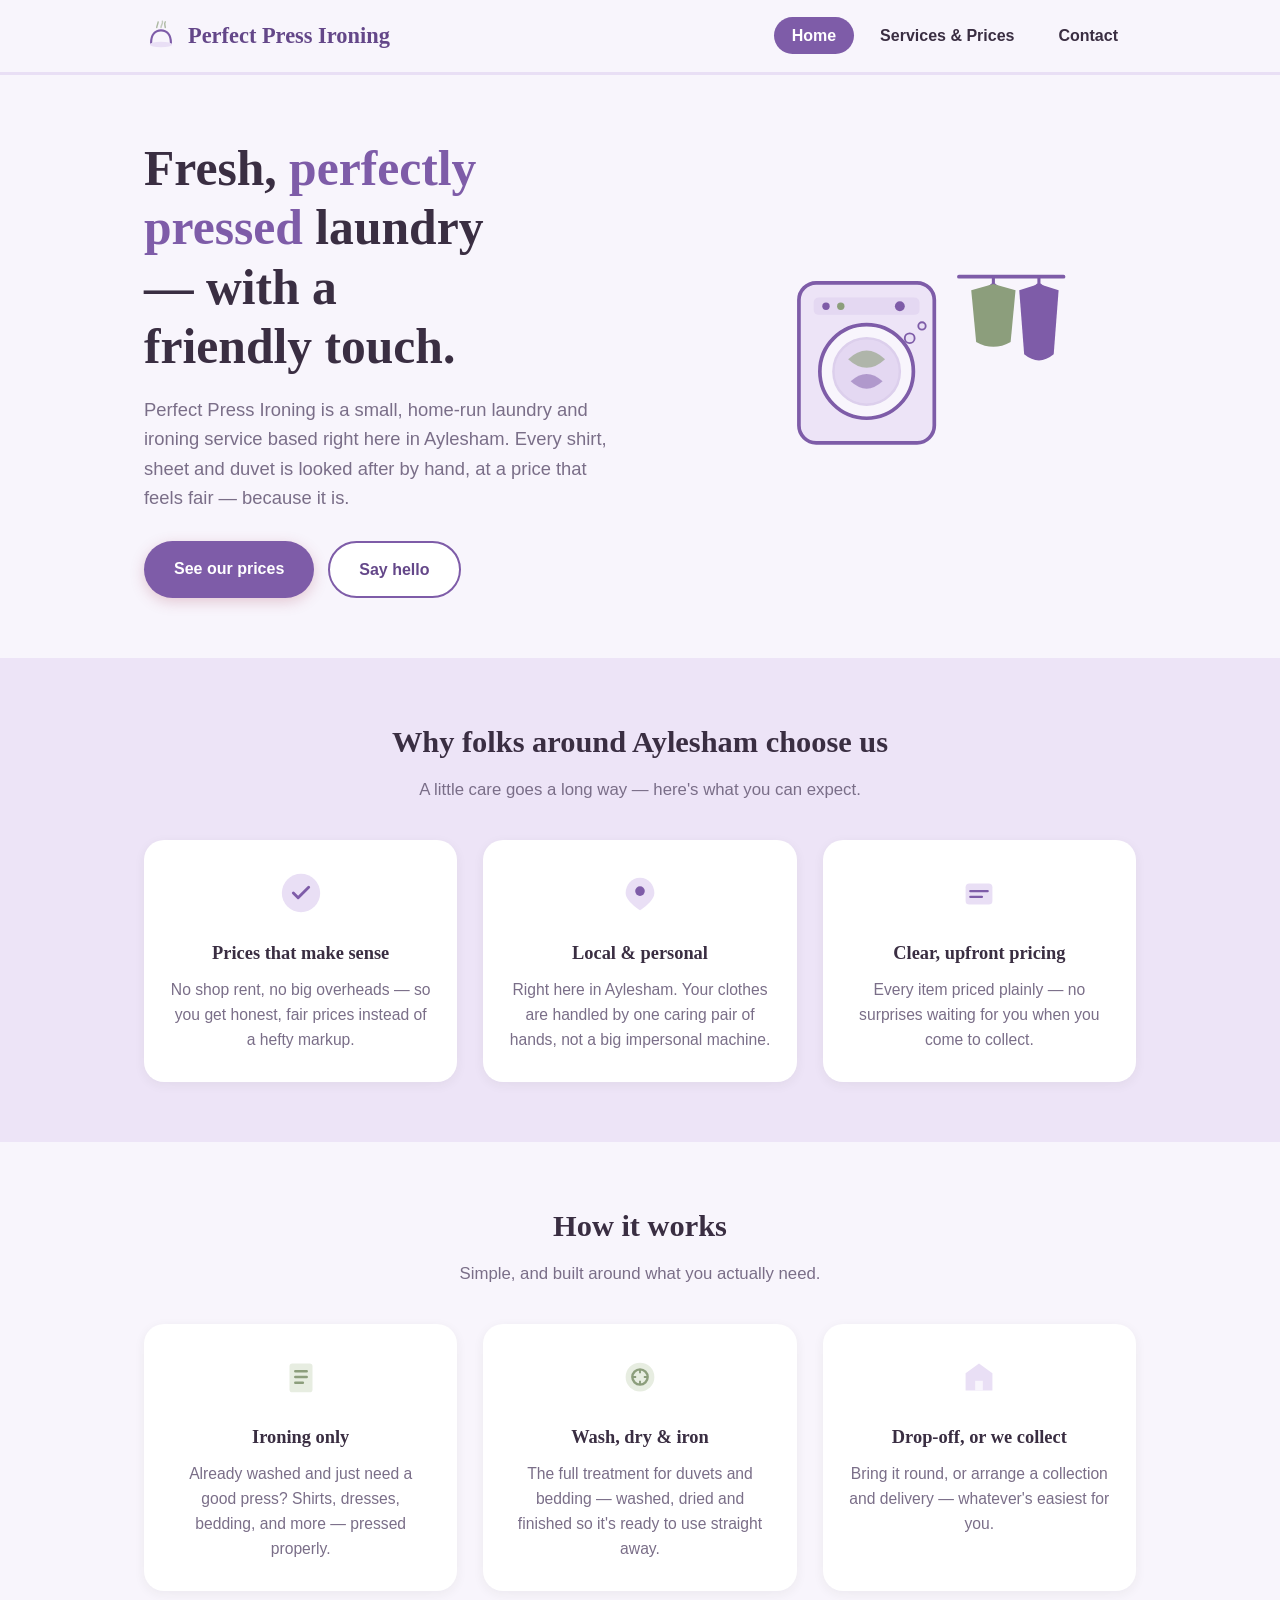
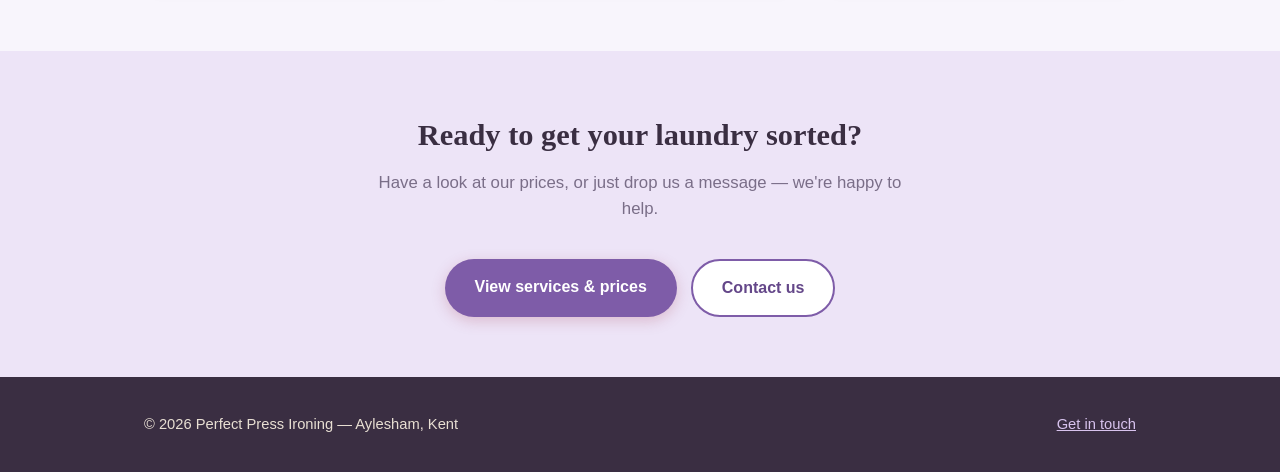
==== commit cae6191b: "Updated pricing" ====
--- a/index.html
+++ b/index.html
@@ -13,11 +13,11 @@
   <div class="nav">
     <a href="index.html" class="brand">
       <svg class="brand-icon" viewBox="0 0 48 48" fill="none">
-        <path d="M10 34 C10 22, 16 16, 24 16 C32 16, 38 22, 38 34" stroke="#A8425C" stroke-width="3" stroke-linecap="round"/>
-        <ellipse cx="24" cy="36" rx="16" ry="4" fill="#F4DCE1"/>
-        <path d="M18 12 C18 9, 20 7, 20 4" stroke="#7C9473" stroke-width="2" stroke-linecap="round" opacity="0.7"/>
-        <path d="M24 12 C24 8, 27 7, 26 3" stroke="#7C9473" stroke-width="2" stroke-linecap="round" opacity="0.5"/>
-        <path d="M30 12 C30 9, 28 7, 30 4" stroke="#7C9473" stroke-width="2" stroke-linecap="round" opacity="0.7"/>
+        <path d="M10 34 C10 22, 16 16, 24 16 C32 16, 38 22, 38 34" stroke="#7E5CA8" stroke-width="3" stroke-linecap="round"/>
+        <ellipse cx="24" cy="36" rx="16" ry="4" fill="#E9DFF5"/>
+        <path d="M18 12 C18 9, 20 7, 20 4" stroke="#8C9E7C" stroke-width="2" stroke-linecap="round" opacity="0.7"/>
+        <path d="M24 12 C24 8, 27 7, 26 3" stroke="#8C9E7C" stroke-width="2" stroke-linecap="round" opacity="0.5"/>
+        <path d="M30 12 C30 9, 28 7, 30 4" stroke="#8C9E7C" stroke-width="2" stroke-linecap="round" opacity="0.7"/>
       </svg>
       Perfect Press Ironing
     </a>
@@ -42,18 +42,28 @@
     </div>
     <div class="hero-art">
       <svg viewBox="0 0 260 260" width="100%" height="100%" style="max-width:320px;">
-        <!-- basket -->
-        <ellipse cx="130" cy="215" rx="85" ry="14" fill="#F3E4D0"/>
-        <path d="M55 150 L70 210 Q130 222 190 210 L205 150 Z" fill="#F4DCE1" stroke="#A8425C" stroke-width="3"/>
-        <path d="M55 150 Q130 172 205 150" fill="none" stroke="#A8425C" stroke-width="3"/>
-        <!-- folded clothes peeking out -->
-        <rect x="85" y="120" width="45" height="34" rx="8" fill="#7C9473"/>
-        <rect x="130" y="112" width="50" height="40" rx="8" fill="#A8425C"/>
-        <rect x="100" y="100" width="42" height="30" rx="8" fill="#FDEBD8" stroke="#EADFC9" stroke-width="2"/>
-        <!-- steam wisps -->
-        <path d="M100 90 C96 78, 106 74, 102 62" stroke="#7C9473" stroke-width="3" stroke-linecap="round" fill="none" opacity="0.55"/>
-        <path d="M130 86 C126 72, 138 68, 132 54" stroke="#A8425C" stroke-width="3" stroke-linecap="round" fill="none" opacity="0.45"/>
-        <path d="M160 90 C156 78, 166 74, 162 62" stroke="#7C9473" stroke-width="3" stroke-linecap="round" fill="none" opacity="0.55"/>
+        <!-- washing machine -->
+        <rect x="30" y="60" width="110" height="130" rx="14" fill="#EDE4F7" stroke="#7E5CA8" stroke-width="3"/>
+        <rect x="42" y="72" width="86" height="14" rx="4" fill="#E4D8F2"/>
+        <circle cx="52" cy="79" r="3" fill="#7E5CA8"/>
+        <circle cx="64" cy="79" r="3" fill="#8C9E7C"/>
+        <circle cx="112" cy="79" r="4" fill="#7E5CA8"/>
+        <circle cx="85" cy="132" r="38" fill="#F8F5FC" stroke="#7E5CA8" stroke-width="3"/>
+        <circle cx="85" cy="132" r="27" fill="#E4D8F2" stroke="#DCCFEC" stroke-width="2"/>
+        <path d="M70 122 Q85 108 100 122 Q85 136 70 122" fill="#8C9E7C" opacity="0.6"/>
+        <path d="M72 140 Q85 152 98 140 Q85 128 72 140" fill="#7E5CA8" opacity="0.5"/>
+        <!-- bubbles -->
+        <circle cx="120" cy="105" r="4" fill="#E9DFF5" stroke="#7E5CA8" stroke-width="1.5"/>
+        <circle cx="130" cy="95" r="3" fill="#E9DFF5" stroke="#7E5CA8" stroke-width="1.5"/>
+
+        <!-- hanger rail -->
+        <line x1="160" y1="55" x2="245" y2="55" stroke="#7E5CA8" stroke-width="3" stroke-linecap="round"/>
+        <!-- hanger 1 with shirt -->
+        <path d="M188 55 v6 M182 66 L188 61 L194 66" stroke="#7E5CA8" stroke-width="2.5" stroke-linecap="round" fill="none"/>
+        <path d="M170 66 L188 61 L206 66 L202 108 Q188 116 174 108 Z" fill="#8C9E7C"/>
+        <!-- hanger 2 with shirt -->
+        <path d="M225 55 v6 M219 66 L225 61 L231 66" stroke="#7E5CA8" stroke-width="2.5" stroke-linecap="round" fill="none"/>
+        <path d="M209 66 L225 61 L241 66 L237 118 Q225 128 213 118 Z" fill="#7E5CA8"/>
       </svg>
     </div>
   </div>
@@ -66,24 +76,24 @@
     <div class="grid3">
       <div class="feature">
         <svg class="icon" viewBox="0 0 48 48" fill="none">
-          <circle cx="24" cy="24" r="20" fill="#F4DCE1"/>
-          <path d="M16 24 L21 29 L32 18" stroke="#A8425C" stroke-width="3" stroke-linecap="round" stroke-linejoin="round" fill="none"/>
+          <circle cx="24" cy="24" r="20" fill="#E9DFF5"/>
+          <path d="M16 24 L21 29 L32 18" stroke="#7E5CA8" stroke-width="3" stroke-linecap="round" stroke-linejoin="round" fill="none"/>
         </svg>
         <h3>Prices that make sense</h3>
         <p>No shop rent, no big overheads — so you get honest, fair prices instead of a hefty markup.</p>
       </div>
       <div class="feature">
         <svg class="icon" viewBox="0 0 48 48" fill="none">
-          <path d="M24 8 C15 8 9 16 9 24 C9 33 24 42 24 42 C24 42 39 33 39 24 C39 16 33 8 24 8Z" fill="#F4DCE1"/>
-          <circle cx="24" cy="22" r="5" fill="#A8425C"/>
+          <path d="M24 8 C15 8 9 16 9 24 C9 33 24 42 24 42 C24 42 39 33 39 24 C39 16 33 8 24 8Z" fill="#E9DFF5"/>
+          <circle cx="24" cy="22" r="5" fill="#7E5CA8"/>
         </svg>
         <h3>Local &amp; personal</h3>
         <p>Right here in Aylesham. Your clothes are handled by one caring pair of hands, not a big impersonal machine.</p>
       </div>
       <div class="feature">
         <svg class="icon" viewBox="0 0 48 48" fill="none">
-          <rect x="10" y="14" width="28" height="22" rx="4" fill="#F4DCE1"/>
-          <path d="M15 22 h18 M15 28 h12" stroke="#A8425C" stroke-width="2.5" stroke-linecap="round"/>
+          <rect x="10" y="14" width="28" height="22" rx="4" fill="#E9DFF5"/>
+          <path d="M15 22 h18 M15 28 h12" stroke="#7E5CA8" stroke-width="2.5" stroke-linecap="round"/>
         </svg>
         <h3>Clear, upfront pricing</h3>
         <p>Every item priced plainly — no surprises waiting for you when you come to collect.</p>
@@ -99,25 +109,25 @@
     <div class="grid3">
       <div class="feature">
         <svg class="icon" viewBox="0 0 48 48" fill="none">
-          <rect x="12" y="10" width="24" height="30" rx="3" fill="#E5EBE0"/>
-          <path d="M18 18 h12 M18 24 h12 M18 30 h8" stroke="#7C9473" stroke-width="2.5" stroke-linecap="round"/>
+          <rect x="12" y="10" width="24" height="30" rx="3" fill="#E7EDE1"/>
+          <path d="M18 18 h12 M18 24 h12 M18 30 h8" stroke="#8C9E7C" stroke-width="2.5" stroke-linecap="round"/>
         </svg>
         <h3>Ironing only</h3>
         <p>Already washed and just need a good press? Shirts, dresses, bedding, and more — pressed properly.</p>
       </div>
       <div class="feature">
         <svg class="icon" viewBox="0 0 48 48" fill="none">
-          <circle cx="24" cy="24" r="15" fill="#E5EBE0"/>
-          <circle cx="24" cy="24" r="8" fill="none" stroke="#7C9473" stroke-width="2.5"/>
-          <path d="M24 16 v4 M24 28 v4 M16 24 h4 M28 24 h4" stroke="#7C9473" stroke-width="2"/>
+          <circle cx="24" cy="24" r="15" fill="#E7EDE1"/>
+          <circle cx="24" cy="24" r="8" fill="none" stroke="#8C9E7C" stroke-width="2.5"/>
+          <path d="M24 16 v4 M24 28 v4 M16 24 h4 M28 24 h4" stroke="#8C9E7C" stroke-width="2"/>
         </svg>
         <h3>Wash, dry &amp; iron</h3>
         <p>The full treatment for duvets and bedding — washed, dried and finished so it's ready to use straight away.</p>
       </div>
       <div class="feature">
         <svg class="icon" viewBox="0 0 48 48" fill="none">
-          <path d="M10 20 L24 10 L38 20 V38 H10 Z" fill="#F4DCE1"/>
-          <path d="M20 38 V28 H28 V38" fill="#FFF8EC"/>
+          <path d="M10 20 L24 10 L38 20 V38 H10 Z" fill="#E9DFF5"/>
+          <path d="M20 38 V28 H28 V38" fill="#F8F5FC"/>
         </svg>
         <h3>Drop-off, or we collect</h3>
         <p>Bring it round, or arrange a collection and delivery — whatever's easiest for you.</p>
--- a/styles.css
+++ b/styles.css
@@ -1,15 +1,15 @@
 :root {
-  --bg: #FFF8EC;
-  --bg-card: #FDEBD8;
-  --bg-card-alt: #F3E4D0;
-  --ink: #3A2E28;
-  --ink-soft: #7A6A5D;
-  --accent: #A8425C;
-  --accent-dark: #8A3249;
-  --accent-soft: #F4DCE1;
-  --sage: #7C9473;
-  --sage-soft: #E5EBE0;
-  --line: #EADFC9;
+  --bg: #F8F5FC;
+  --bg-card: #EDE4F7;
+  --bg-card-alt: #E4D8F2;
+  --ink: #3A2E42;
+  --ink-soft: #7A6E88;
+  --accent: #7E5CA8;
+  --accent-dark: #644789;
+  --accent-soft: #E9DFF5;
+  --sage: #8C9E7C;
+  --sage-soft: #E7EDE1;
+  --line: #DCCFEC;
   --max: 1040px;
 }
 
@@ -421,7 +421,7 @@
   font-size: 0.92rem;
 }
 
-footer a { color: #F4C9D3; }
+footer a { color: #D8C3EE; }
 
 .footer-row {
   display: flex;
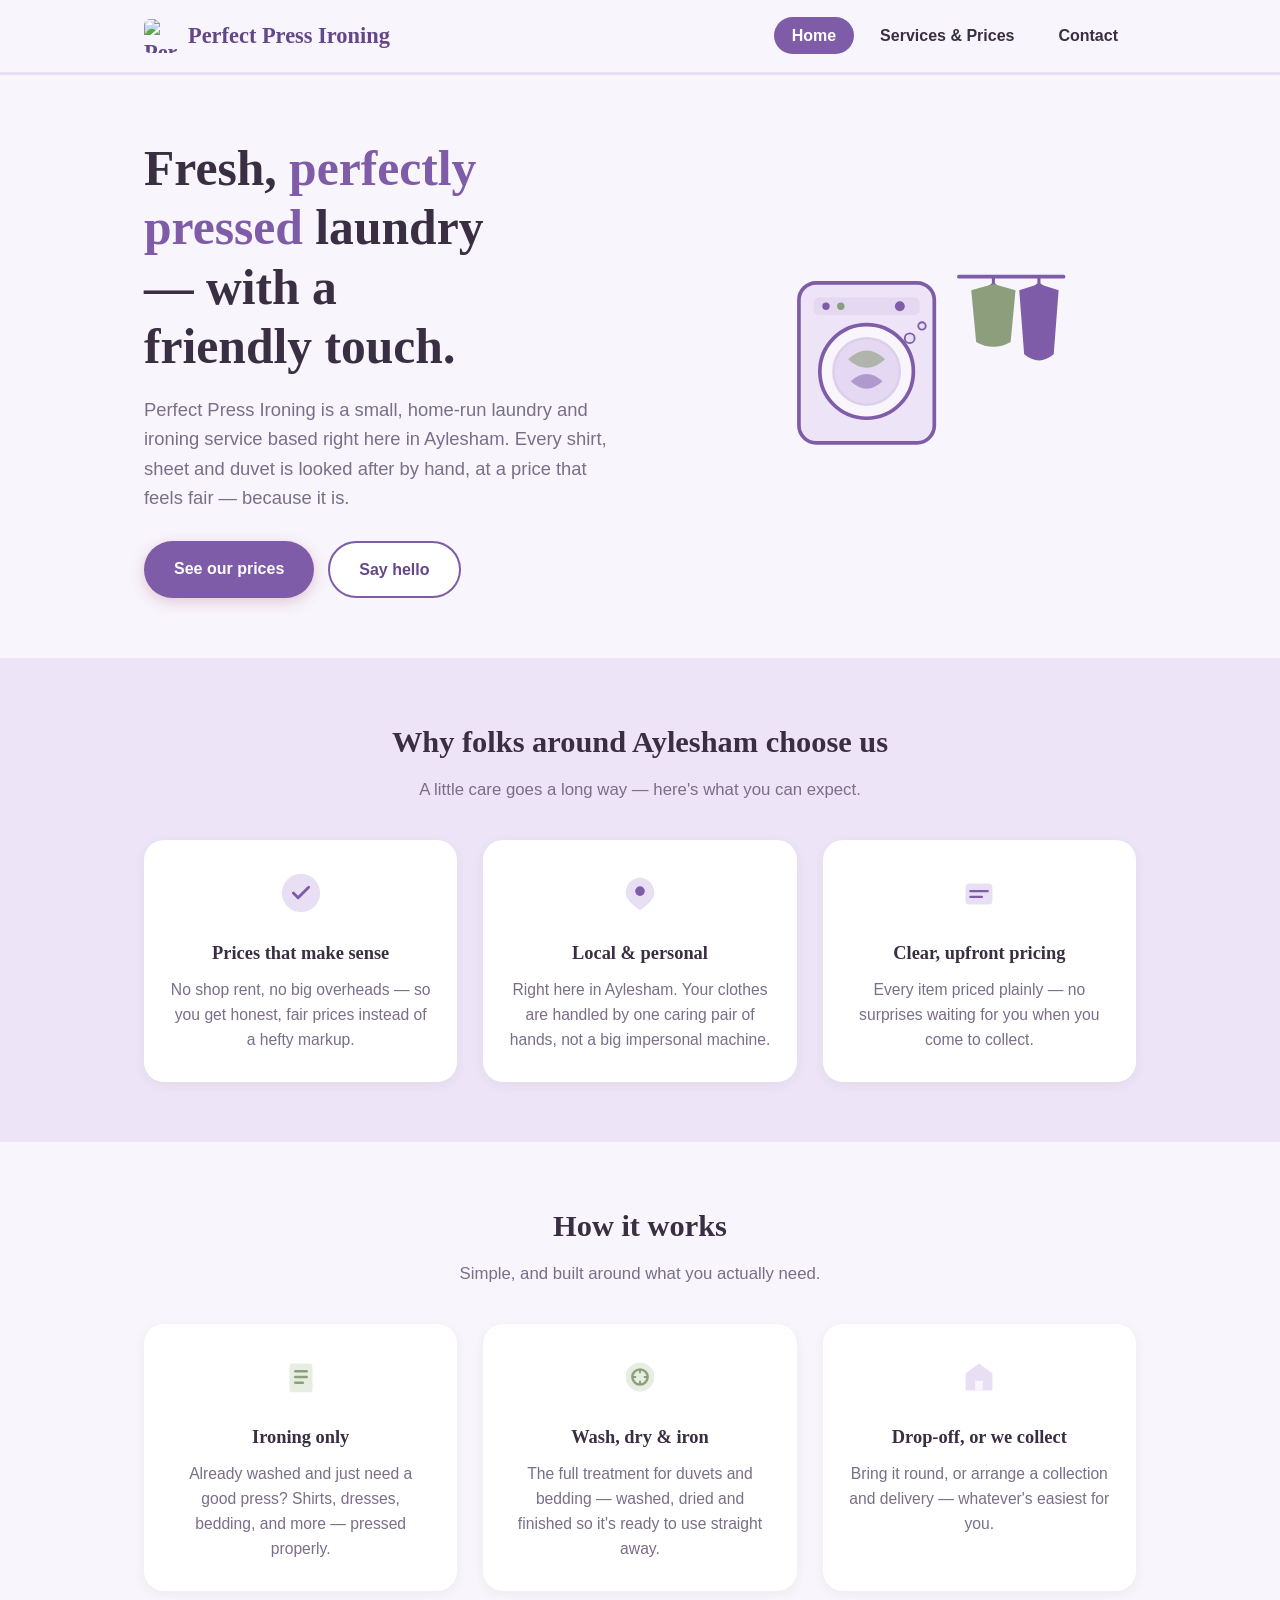
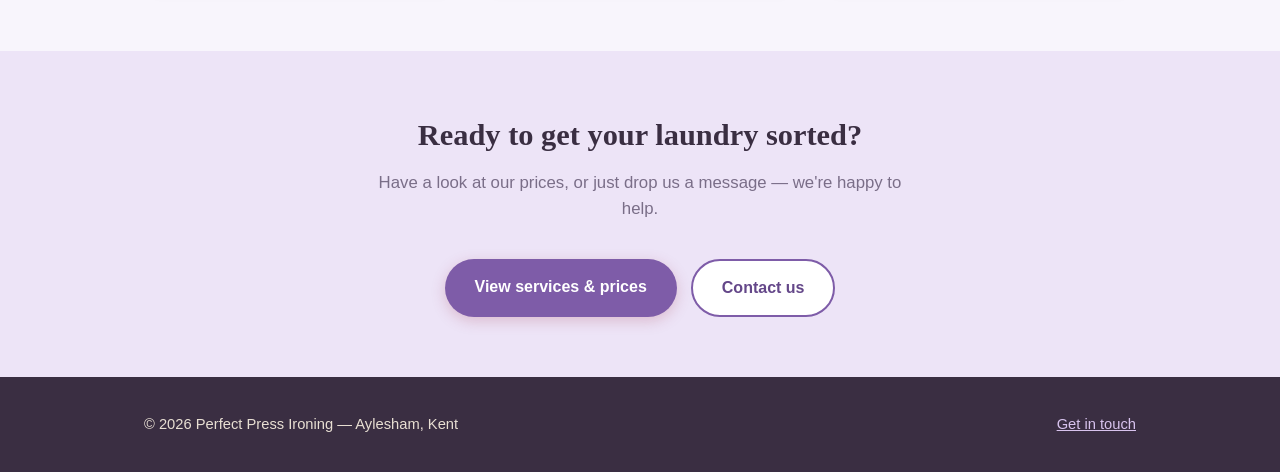
==== commit 092d5605: "Change logo on homepage button" ====
--- a/index.html
+++ b/index.html
@@ -12,13 +12,7 @@
 <header>
   <div class="nav">
     <a href="index.html" class="brand">
-      <svg class="brand-icon" viewBox="0 0 48 48" fill="none">
-        <path d="M10 34 C10 22, 16 16, 24 16 C32 16, 38 22, 38 34" stroke="#7E5CA8" stroke-width="3" stroke-linecap="round"/>
-        <ellipse cx="24" cy="36" rx="16" ry="4" fill="#E9DFF5"/>
-        <path d="M18 12 C18 9, 20 7, 20 4" stroke="#8C9E7C" stroke-width="2" stroke-linecap="round" opacity="0.7"/>
-        <path d="M24 12 C24 8, 27 7, 26 3" stroke="#8C9E7C" stroke-width="2" stroke-linecap="round" opacity="0.5"/>
-        <path d="M30 12 C30 9, 28 7, 30 4" stroke="#8C9E7C" stroke-width="2" stroke-linecap="round" opacity="0.7"/>
-      </svg>
+      <img src="images/logo-basket.png" alt="Perfect Press Ironing" class="brand-icon">
       Perfect Press Ironing
     </a>
     <button class="nav-toggle" aria-label="Toggle menu">&#9776;</button>
--- a/styles.css
+++ b/styles.css
@@ -80,6 +80,8 @@
   width: 34px;
   height: 34px;
   flex-shrink: 0;
+  object-fit: contain;
+  border-radius: 6px;
 }
 
 .nav-links {
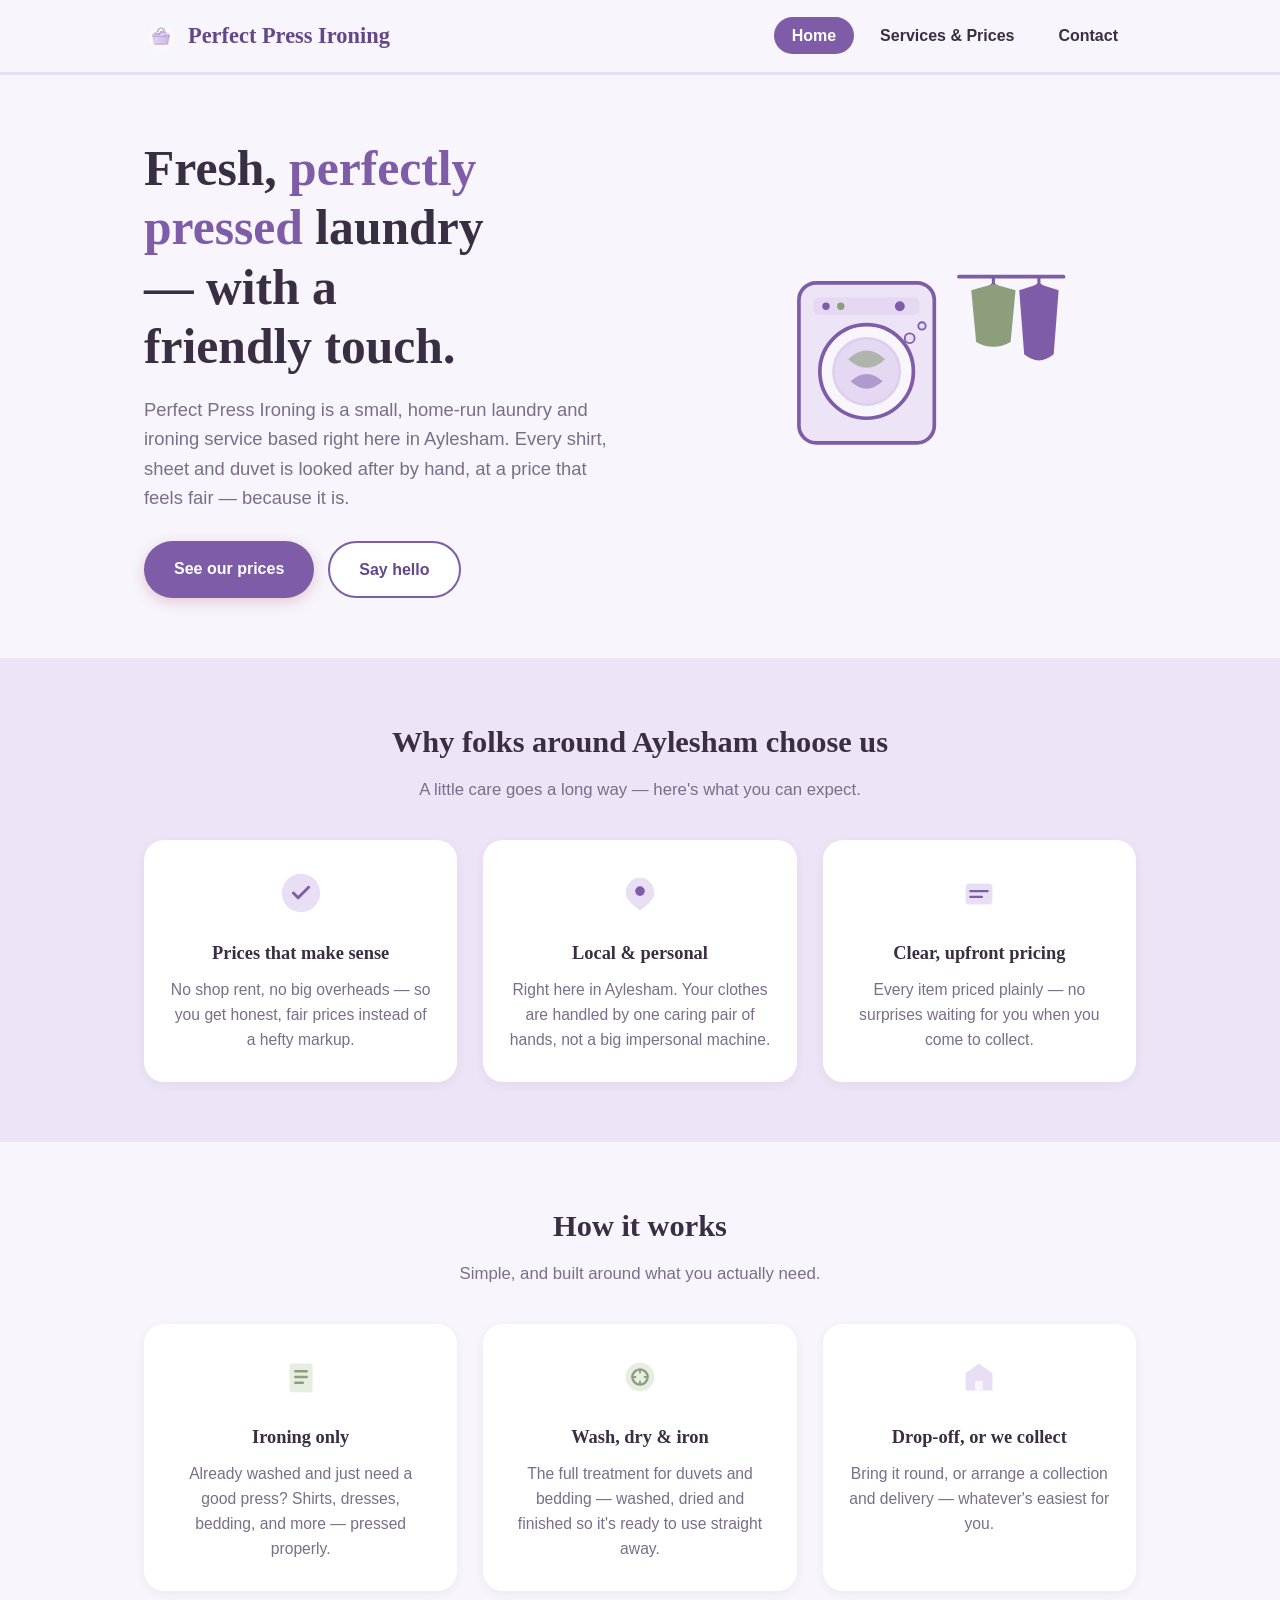
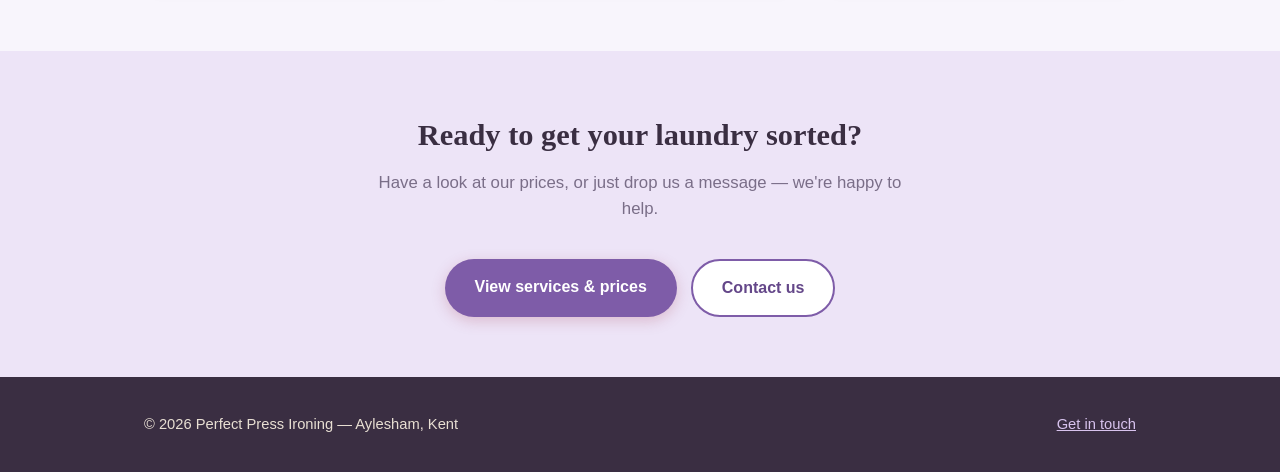
==== commit 7d9c758a: "Cloudflare analytics" ====
--- a/index.html
+++ b/index.html
@@ -149,5 +149,6 @@
 </footer>
 
 <script src="nav.js"></script>
+<!-- Cloudflare Web Analytics --><script type='module' src='https://static.cloudflareinsights.com/beacon.min.js' data-cf-beacon='{"token": "32b7b46037474253a312a20055d5d969"}'></script><!-- End Cloudflare Web Analytics -->
 </body>
 </html>
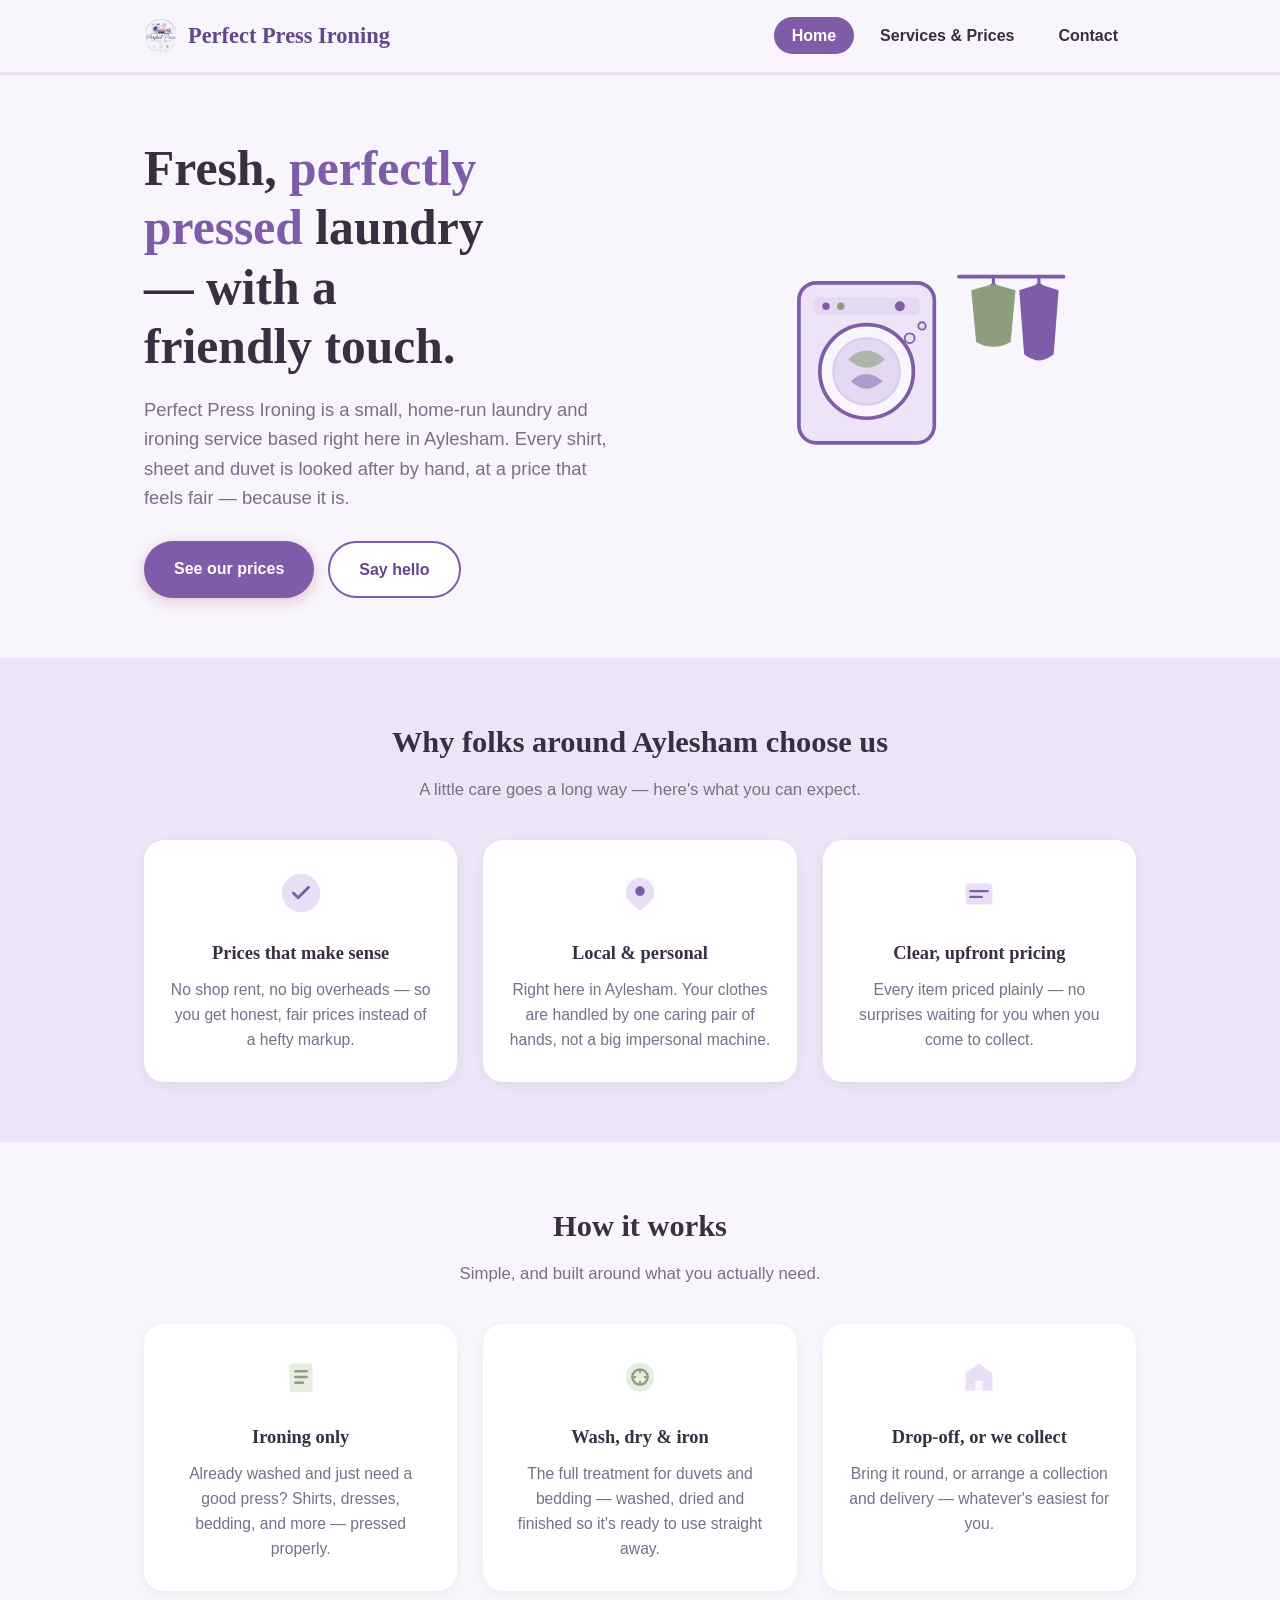
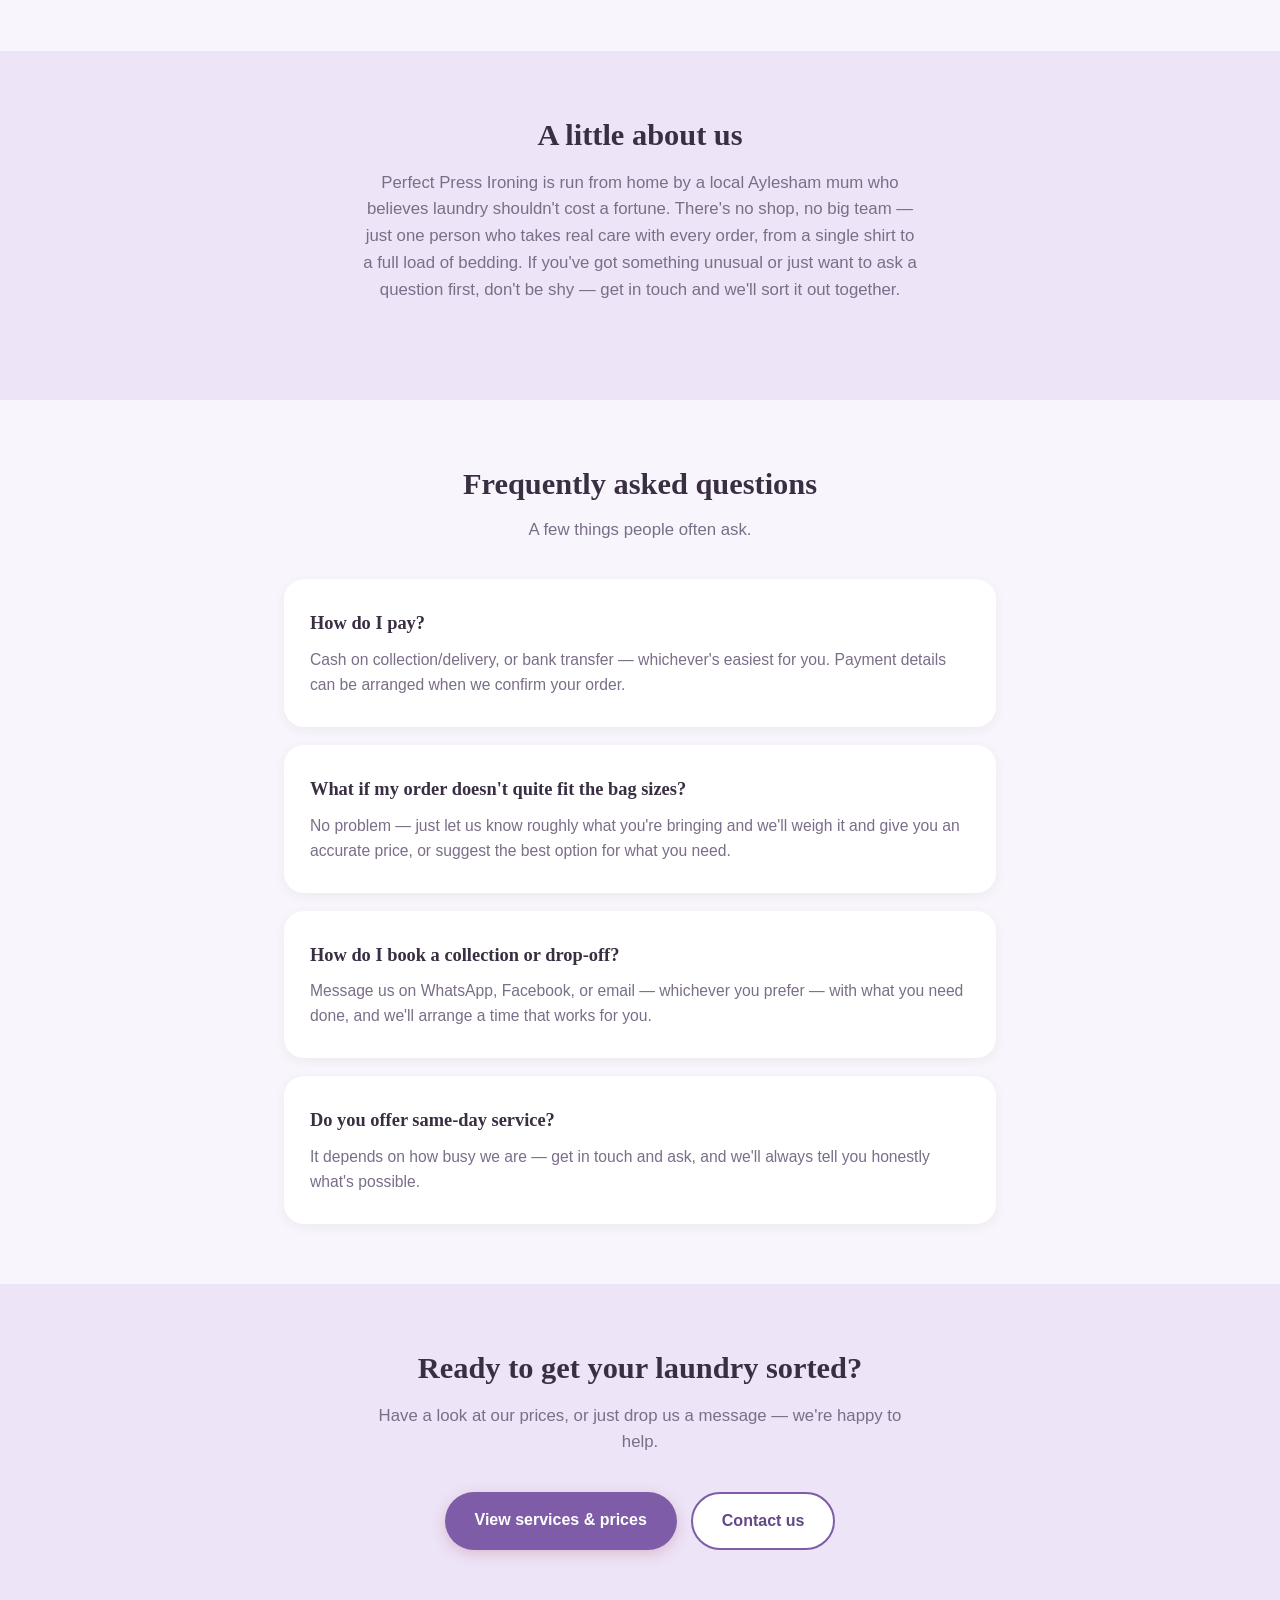
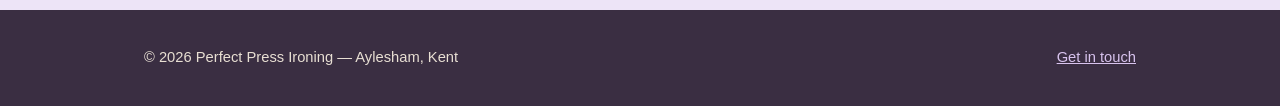
==== commit e97b1fb7: "Added FAQ, payment and about" ====
--- a/index.html
+++ b/index.html
@@ -131,6 +131,37 @@
 </section>
 
 <section class="alt">
+  <div class="wrap" style="max-width:760px; text-align:center;">
+    <h2>A little about us</h2>
+    <p class="section-note" style="margin-left:auto;margin-right:auto;">Perfect Press Ironing is run from home by a local Aylesham mum who believes laundry shouldn't cost a fortune. There's no shop, no big team — just one person who takes real care with every order, from a single shirt to a full load of bedding. If you've got something unusual or just want to ask a question first, don't be shy — get in touch and we'll sort it out together.</p>
+  </div>
+</section>
+
+<section>
+  <div class="wrap" style="max-width:760px;">
+    <h2 class="center" style="margin-bottom:8px;">Frequently asked questions</h2>
+    <p class="section-note center" style="margin-left:auto;margin-right:auto;">A few things people often ask.</p>
+
+    <div class="feature" style="margin-bottom:18px;">
+      <h3>How do I pay?</h3>
+      <p>Cash on collection/delivery, or bank transfer — whichever's easiest for you. Payment details can be arranged when we confirm your order.</p>
+    </div>
+    <div class="feature" style="margin-bottom:18px;">
+      <h3>What if my order doesn't quite fit the bag sizes?</h3>
+      <p>No problem — just let us know roughly what you're bringing and we'll weigh it and give you an accurate price, or suggest the best option for what you need.</p>
+    </div>
+    <div class="feature" style="margin-bottom:18px;">
+      <h3>How do I book a collection or drop-off?</h3>
+      <p>Message us on WhatsApp, Facebook, or email — whichever you prefer — with what you need done, and we'll arrange a time that works for you.</p>
+    </div>
+    <div class="feature">
+      <h3>Do you offer same-day service?</h3>
+      <p>It depends on how busy we are — get in touch and ask, and we'll always tell you honestly what's possible.</p>
+    </div>
+  </div>
+</section>
+
+<section class="alt">
   <div class="wrap center">
     <h2>Ready to get your laundry sorted?</h2>
     <p class="section-note">Have a look at our prices, or just drop us a message — we're happy to help.</p>
